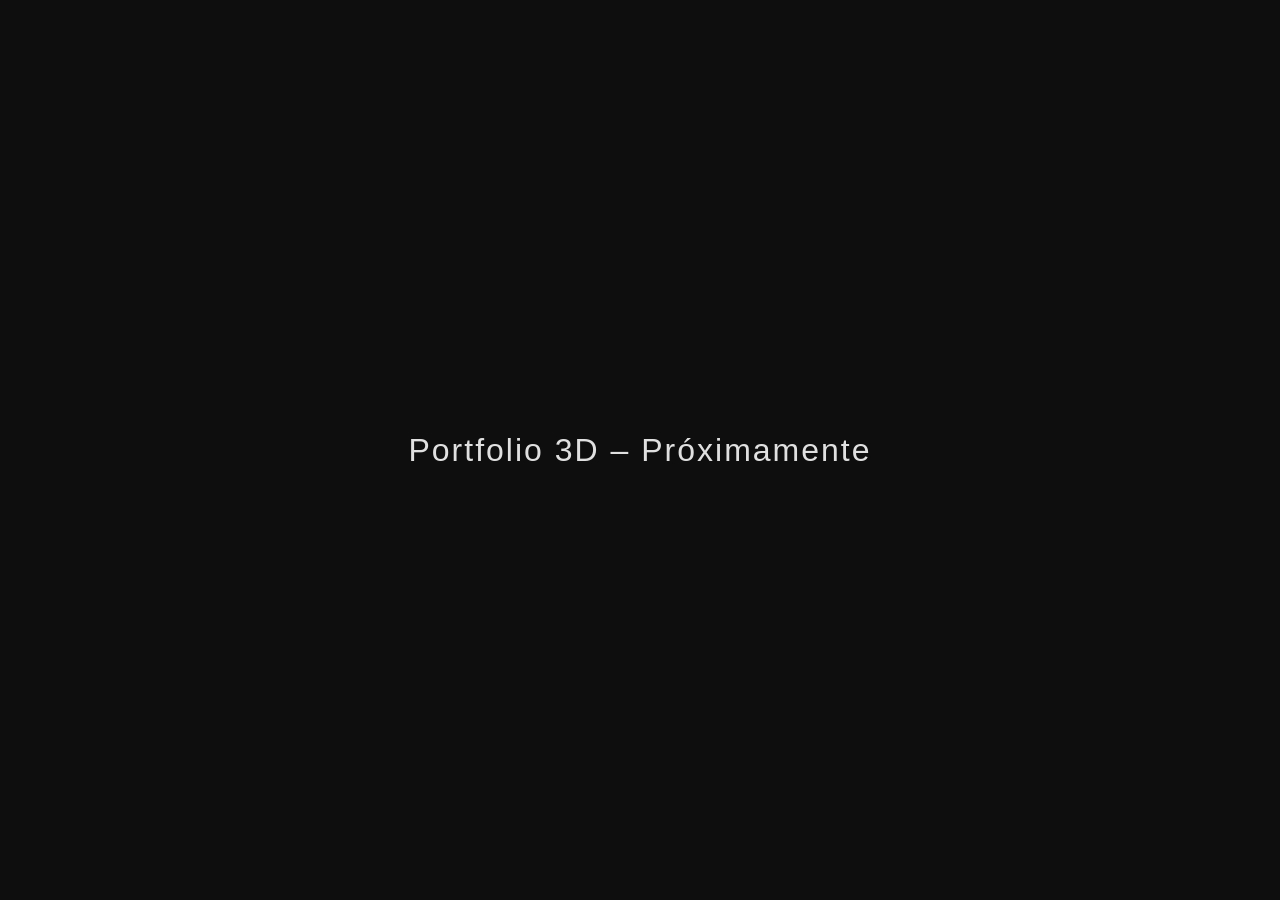
==== index.html @ e5bf09e0 "Añadir index.html inicial" ====
<!DOCTYPE html>
<html lang="es">
<head>
    <meta charset="UTF-8">
    <meta name="viewport" content="width=device-width, initial-scale=1.0">
    <title>Portfolio 3D – Sebastián</title>
    <style>
        body {
            margin: 0;
            background: #0e0e0e;
            color: #e0e0e0;
            font-family: Arial, sans-serif;
            display: flex;
            justify-content: center;
            align-items: center;
            height: 100vh;
        }
        h1 {
            font-weight: 300;
            letter-spacing: 2px;
        }
    </style>
</head>
<body>
    <h1>Portfolio 3D – Próximamente</h1>
</body>
</html>
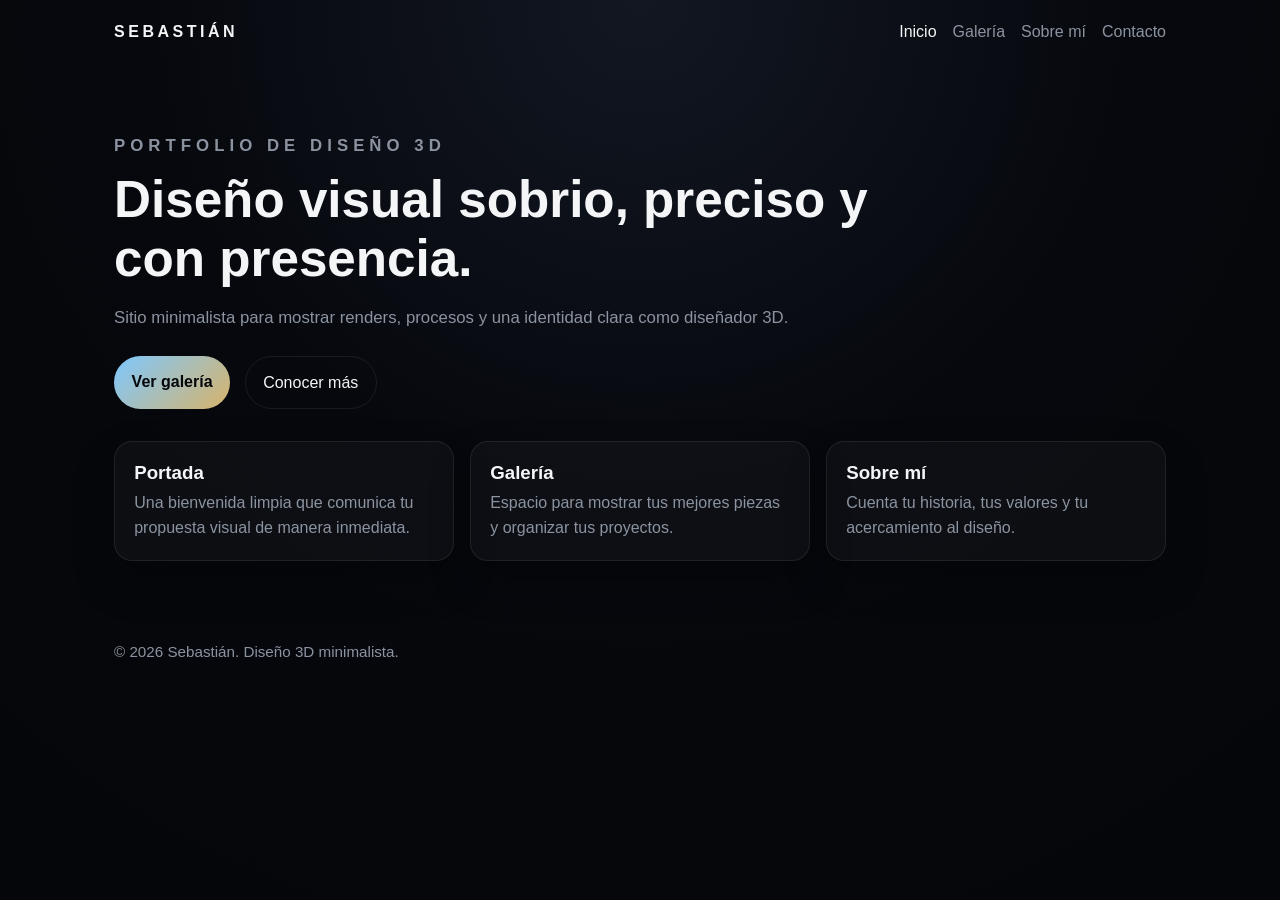
==== commit 0807baeb: "Añadir archivos HTML y CSS para las secciones de "Sobre mí", "Contacto" y "Galería", y actualizar el" ====
--- a/index.html
+++ b/index.html
@@ -1,27 +1,54 @@
 <!DOCTYPE html>
 <html lang="es">
-<head>
-    <meta charset="UTF-8">
-    <meta name="viewport" content="width=device-width, initial-scale=1.0">
-    <title>Portfolio 3D – Sebastián</title>
-    <style>
-        body {
-            margin: 0;
-            background: #0e0e0e;
-            color: #e0e0e0;
-            font-family: Arial, sans-serif;
-            display: flex;
-            justify-content: center;
-            align-items: center;
-            height: 100vh;
-        }
-        h1 {
-            font-weight: 300;
-            letter-spacing: 2px;
-        }
-    </style>
-</head>
-<body>
-    <h1>Portfolio 3D – Próximamente</h1>
-</body>
+  <head>
+    <meta charset="UTF-8" />
+    <meta name="viewport" content="width=device-width, initial-scale=1.0" />
+    <title>Portfolio 3D | Sebastián</title>
+    <link rel="stylesheet" href="css/styles.css" />
+  </head>
+  <body>
+    <header class="site-header">
+      <a class="brand" href="index.html">Sebastián</a>
+      <nav class="site-nav">
+        <a class="active" href="index.html">Inicio</a>
+        <a href="gallery.html">Galería</a>
+        <a href="about.html">Sobre mí</a>
+        <a href="contact.html">Contacto</a>
+      </nav>
+    </header>
+
+    <main class="page-shell">
+      <section class="hero">
+        <p class="eyebrow">Portfolio de diseño 3D</p>
+        <h1>Diseño visual sobrio, preciso y con presencia.</h1>
+        <p>Sitio minimalista para mostrar renders, procesos y una identidad clara como diseñador 3D.</p>
+
+        <div class="hero-actions">
+          <a class="button primary" href="gallery.html">Ver galería</a>
+          <a class="button" href="about.html">Conocer más</a>
+        </div>
+      </section>
+
+      <section class="grid">
+        <article class="card">
+          <h3>Portada</h3>
+          <p>Una bienvenida limpia que comunica tu propuesta visual de manera inmediata.</p>
+        </article>
+        <article class="card">
+          <h3>Galería</h3>
+          <p>Espacio para mostrar tus mejores piezas y organizar tus proyectos.</p>
+        </article>
+        <article class="card">
+          <h3>Sobre mí</h3>
+          <p>Cuenta tu historia, tus valores y tu acercamiento al diseño.</p>
+        </article>
+      </section>
+    </main>
+
+    <footer>
+      <p>© <span id="year"></span> Sebastián. Diseño 3D minimalista.</p>
+    </footer>
+
+    <script src="js/main.js"></script>
+  </body>
 </html>
--- a/css/styles.css
+++ b/css/styles.css
@@ -0,0 +1,191 @@
+:root {
+  --bg: #06080d;
+  --surface: #10151d;
+  --surface-2: #171d27;
+  --text: #f4f5f7;
+  --muted: #8c93a0;
+  --accent: #7ec8ff;
+  --accent-2: #d8b36a;
+  --border: rgba(255, 255, 255, 0.08);
+  --shadow: 0 20px 40px rgba(0, 0, 0, 0.25);
+}
+
+* {
+  box-sizing: border-box;
+}
+
+body {
+  margin: 0;
+  min-height: 100vh;
+  font-family: "Inter", "Segoe UI", Roboto, Arial, sans-serif;
+  background: radial-gradient(circle at top, #121722 0%, var(--bg) 45%, #04060a 100%);
+  color: var(--text);
+  line-height: 1.6;
+}
+
+a {
+  color: inherit;
+  text-decoration: none;
+}
+
+.site-header {
+  display: flex;
+  justify-content: space-between;
+  align-items: center;
+  max-width: 1100px;
+  margin: 0 auto;
+  padding: 1.2rem 1.5rem 0;
+}
+
+.brand {
+  font-size: 1rem;
+  font-weight: 600;
+  letter-spacing: 0.22em;
+  text-transform: uppercase;
+}
+
+.site-nav {
+  display: flex;
+  gap: 1rem;
+  flex-wrap: wrap;
+}
+
+.site-nav a {
+  color: var(--muted);
+  transition: color 0.2s ease;
+}
+
+.site-nav a:hover,
+.site-nav a.active {
+  color: var(--text);
+}
+
+.page-shell {
+  max-width: 1100px;
+  margin: 0 auto;
+  padding: 2.5rem 1.5rem 4rem;
+}
+
+.hero {
+  padding: 3rem 0 2rem;
+}
+
+.eyebrow {
+  margin: 0 0 0.7rem;
+  color: var(--accent);
+  font-size: 0.8rem;
+  font-weight: 600;
+  letter-spacing: 0.3em;
+  text-transform: uppercase;
+}
+
+h1, h2, h3 {
+  font-weight: 600;
+  line-height: 1.15;
+}
+
+h1 {
+  max-width: 760px;
+  font-size: clamp(2rem, 4vw, 3.3rem);
+  margin: 0 0 1rem;
+}
+
+.hero p {
+  max-width: 680px;
+  color: var(--muted);
+  font-size: 1.05rem;
+}
+
+.hero-actions {
+  display: flex;
+  gap: 0.9rem;
+  margin-top: 1.5rem;
+  flex-wrap: wrap;
+}
+
+.button {
+  padding: 0.8rem 1.1rem;
+  border: 1px solid var(--border);
+  border-radius: 999px;
+  background: transparent;
+  color: var(--text);
+  transition: transform 0.2s ease, border-color 0.2s ease;
+}
+
+.button:hover {
+  transform: translateY(-2px);
+  border-color: var(--accent);
+}
+
+.button.primary {
+  background: linear-gradient(135deg, var(--accent), var(--accent-2));
+  color: #05070b;
+  border: none;
+  font-weight: 700;
+}
+
+.grid {
+  display: grid;
+  gap: 1rem;
+  grid-template-columns: repeat(auto-fit, minmax(220px, 1fr));
+}
+
+.card {
+  background: rgba(255, 255, 255, 0.03);
+  border: 1px solid var(--border);
+  border-radius: 18px;
+  padding: 1.2rem;
+  box-shadow: var(--shadow);
+}
+
+.card h3 {
+  margin-top: 0;
+  margin-bottom: 0.4rem;
+}
+
+.card p {
+  color: var(--muted);
+  margin: 0;
+}
+
+.page-intro {
+  margin-bottom: 2rem;
+}
+
+.page-intro p {
+  color: var(--muted);
+  max-width: 680px;
+}
+
+.list {
+  display: grid;
+  gap: 1rem;
+}
+
+.contact-card {
+  background: rgba(255, 255, 255, 0.03);
+  border: 1px solid var(--border);
+  border-radius: 18px;
+  padding: 1.4rem;
+  box-shadow: var(--shadow);
+}
+
+footer {
+  max-width: 1100px;
+  margin: 0 auto;
+  padding: 0 1.5rem 2rem;
+  color: var(--muted);
+  font-size: 0.95rem;
+}
+
+@media (max-width: 700px) {
+  .site-header {
+    flex-direction: column;
+    align-items: flex-start;
+    gap: 0.7rem;
+  }
+
+  .hero {
+    padding-top: 2rem;
+  }
+}
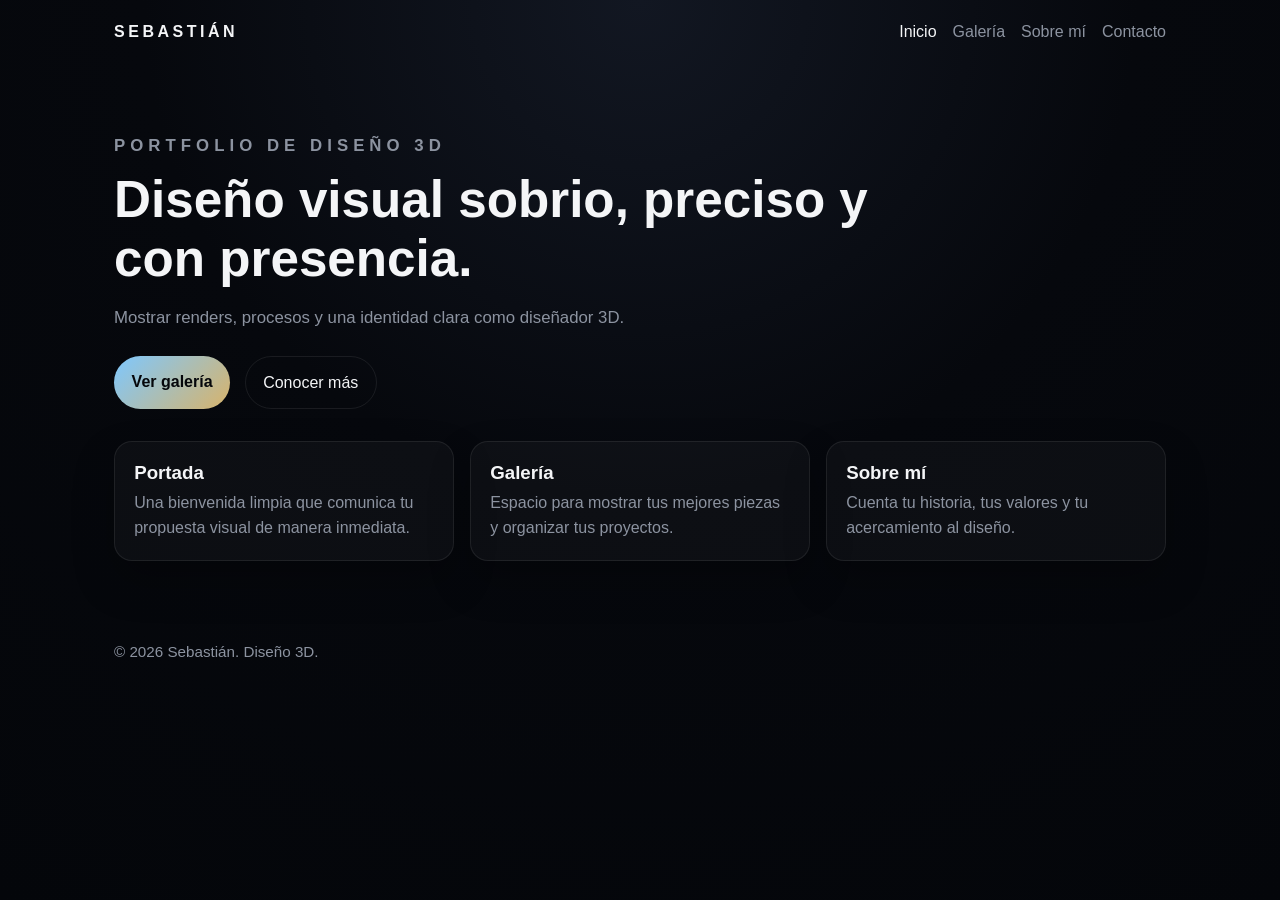
==== commit 65dea8f4: "Actualizar el pie de página en varias páginas y añadir nuevos archivos HTML para proyectos 3D." ====
--- a/index.html
+++ b/index.html
@@ -4,9 +4,11 @@
     <meta charset="UTF-8" />
     <meta name="viewport" content="width=device-width, initial-scale=1.0" />
     <title>Portfolio 3D | Sebastián</title>
+    <!-- Enlaza la hoja de estilos para dar formato a la página -->
     <link rel="stylesheet" href="css/styles.css" />
   </head>
   <body>
+    <!-- Encabezado con el nombre y la navegación principal -->
     <header class="site-header">
       <a class="brand" href="index.html">Sebastián</a>
       <nav class="site-nav">
@@ -17,11 +19,12 @@
       </nav>
     </header>
 
+    <!-- Contenido principal de la portada -->
     <main class="page-shell">
       <section class="hero">
         <p class="eyebrow">Portfolio de diseño 3D</p>
         <h1>Diseño visual sobrio, preciso y con presencia.</h1>
-        <p>Sitio minimalista para mostrar renders, procesos y una identidad clara como diseñador 3D.</p>
+        <p>Mostrar renders, procesos y una identidad clara como diseñador 3D.</p>
 
         <div class="hero-actions">
           <a class="button primary" href="gallery.html">Ver galería</a>
@@ -29,6 +32,7 @@
         </div>
       </section>
 
+      <!-- Bloque de tarjetas de presentación -->
       <section class="grid">
         <article class="card">
           <h3>Portada</h3>
@@ -45,10 +49,12 @@
       </section>
     </main>
 
+    <!-- Pie de página con el copyright -->
     <footer>
-      <p>© <span id="year"></span> Sebastián. Diseño 3D minimalista.</p>
+      <p>© <span id="year"></span> Sebastián. Diseño 3D.</p>
     </footer>
 
+    <!-- Scripts que añaden comportamiento simple -->
     <script src="js/main.js"></script>
   </body>
 </html>
--- a/css/styles.css
+++ b/css/styles.css
@@ -1,4 +1,5 @@
 :root {
+  /* Variables globales para colores y sombras del tema */
   --bg: #06080d;
   --surface: #10151d;
   --surface-2: #171d27;
@@ -10,6 +11,7 @@
   --shadow: 0 20px 40px rgba(0, 0, 0, 0.25);
 }
 
+/* Hace que el tamaño de los elementos incluya borde y padding */
 * {
   box-sizing: border-box;
 }
@@ -18,16 +20,19 @@
   margin: 0;
   min-height: 100vh;
   font-family: "Inter", "Segoe UI", Roboto, Arial, sans-serif;
+  /* Fondo oscuro con degradado para dar sensación de profundidad */
   background: radial-gradient(circle at top, #121722 0%, var(--bg) 45%, #04060a 100%);
   color: var(--text);
   line-height: 1.6;
 }
 
+/* Quita el subrayado de los enlaces */
 a {
   color: inherit;
   text-decoration: none;
 }
 
+/* Cabecera con logo y navegación */
 .site-header {
   display: flex;
   justify-content: space-between;
@@ -60,12 +65,14 @@
   color: var(--text);
 }
 
+/* Contenedor central de las páginas */
 .page-shell {
   max-width: 1100px;
   margin: 0 auto;
   padding: 2.5rem 1.5rem 4rem;
 }
 
+/* Sección principal de la portada */
 .hero {
   padding: 3rem 0 2rem;
 }
@@ -103,6 +110,7 @@
   flex-wrap: wrap;
 }
 
+/* Estilo de botones reutilizables */
 .button {
   padding: 0.8rem 1.1rem;
   border: 1px solid var(--border);
@@ -124,12 +132,14 @@
   font-weight: 700;
 }
 
+/* Grid flexible para distribuir tarjetas */
 .grid {
   display: grid;
   gap: 1rem;
   grid-template-columns: repeat(auto-fit, minmax(220px, 1fr));
 }
 
+/* Tarjetas con fondo sutil y borde */
 .card {
   background: rgba(255, 255, 255, 0.03);
   border: 1px solid var(--border);
@@ -146,6 +156,83 @@
 .card p {
   color: var(--muted);
   margin: 0;
+}
+
+/* Estilo especial para las tarjetas de la galería que funcionan como enlaces */
+.project-card {
+  display: block;
+  transition: transform 0.2s ease, border-color 0.2s ease;
+}
+
+.project-card:hover {
+  transform: translateY(-3px);
+  border-color: var(--accent);
+}
+
+.card-tag {
+  display: inline-block;
+  margin-bottom: 0.7rem;
+  color: var(--accent);
+  font-size: 0.75rem;
+  font-weight: 700;
+  letter-spacing: 0.2em;
+  text-transform: uppercase;
+}
+
+.card-link {
+  display: inline-block;
+  margin-top: 0.9rem;
+  color: var(--text);
+  font-weight: 600;
+}
+
+/* Estilos para las páginas de detalle de cada proyecto */
+.project-hero {
+  padding: 1rem 0 2rem;
+}
+
+.project-gallery {
+  display: grid;
+  grid-template-columns: 1.2fr 0.8fr;
+  gap: 1rem;
+  margin-top: 1.5rem;
+}
+
+.gallery-card {
+  min-height: 220px;
+  border: 1px solid var(--border);
+  border-radius: 22px;
+  background: linear-gradient(135deg, rgba(126, 200, 255, 0.18), rgba(216, 179, 106, 0.12));
+  box-shadow: var(--shadow);
+  padding: 1.2rem;
+  display: flex;
+  flex-direction: column;
+  justify-content: flex-end;
+  position: relative;
+  overflow: hidden;
+}
+
+.gallery-card::before {
+  content: "";
+  position: absolute;
+  inset: 0;
+  background: radial-gradient(circle at top left, rgba(255,255,255,0.18), transparent 45%);
+  pointer-events: none;
+}
+
+.gallery-card--large {
+  min-height: 420px;
+}
+
+.gallery-card h3,
+.gallery-card p {
+  position: relative;
+  z-index: 1;
+}
+
+.gallery-grid {
+  display: grid;
+  gap: 1rem;
 }
 
 .page-intro {
@@ -178,6 +265,7 @@
   font-size: 0.95rem;
 }
 
+/* Ajustes para pantallas pequeñas */
 @media (max-width: 700px) {
   .site-header {
     flex-direction: column;
@@ -188,4 +276,8 @@
   .hero {
     padding-top: 2rem;
   }
-}
+
+  .project-gallery {
+    grid-template-columns: 1fr;
+  }
+}
